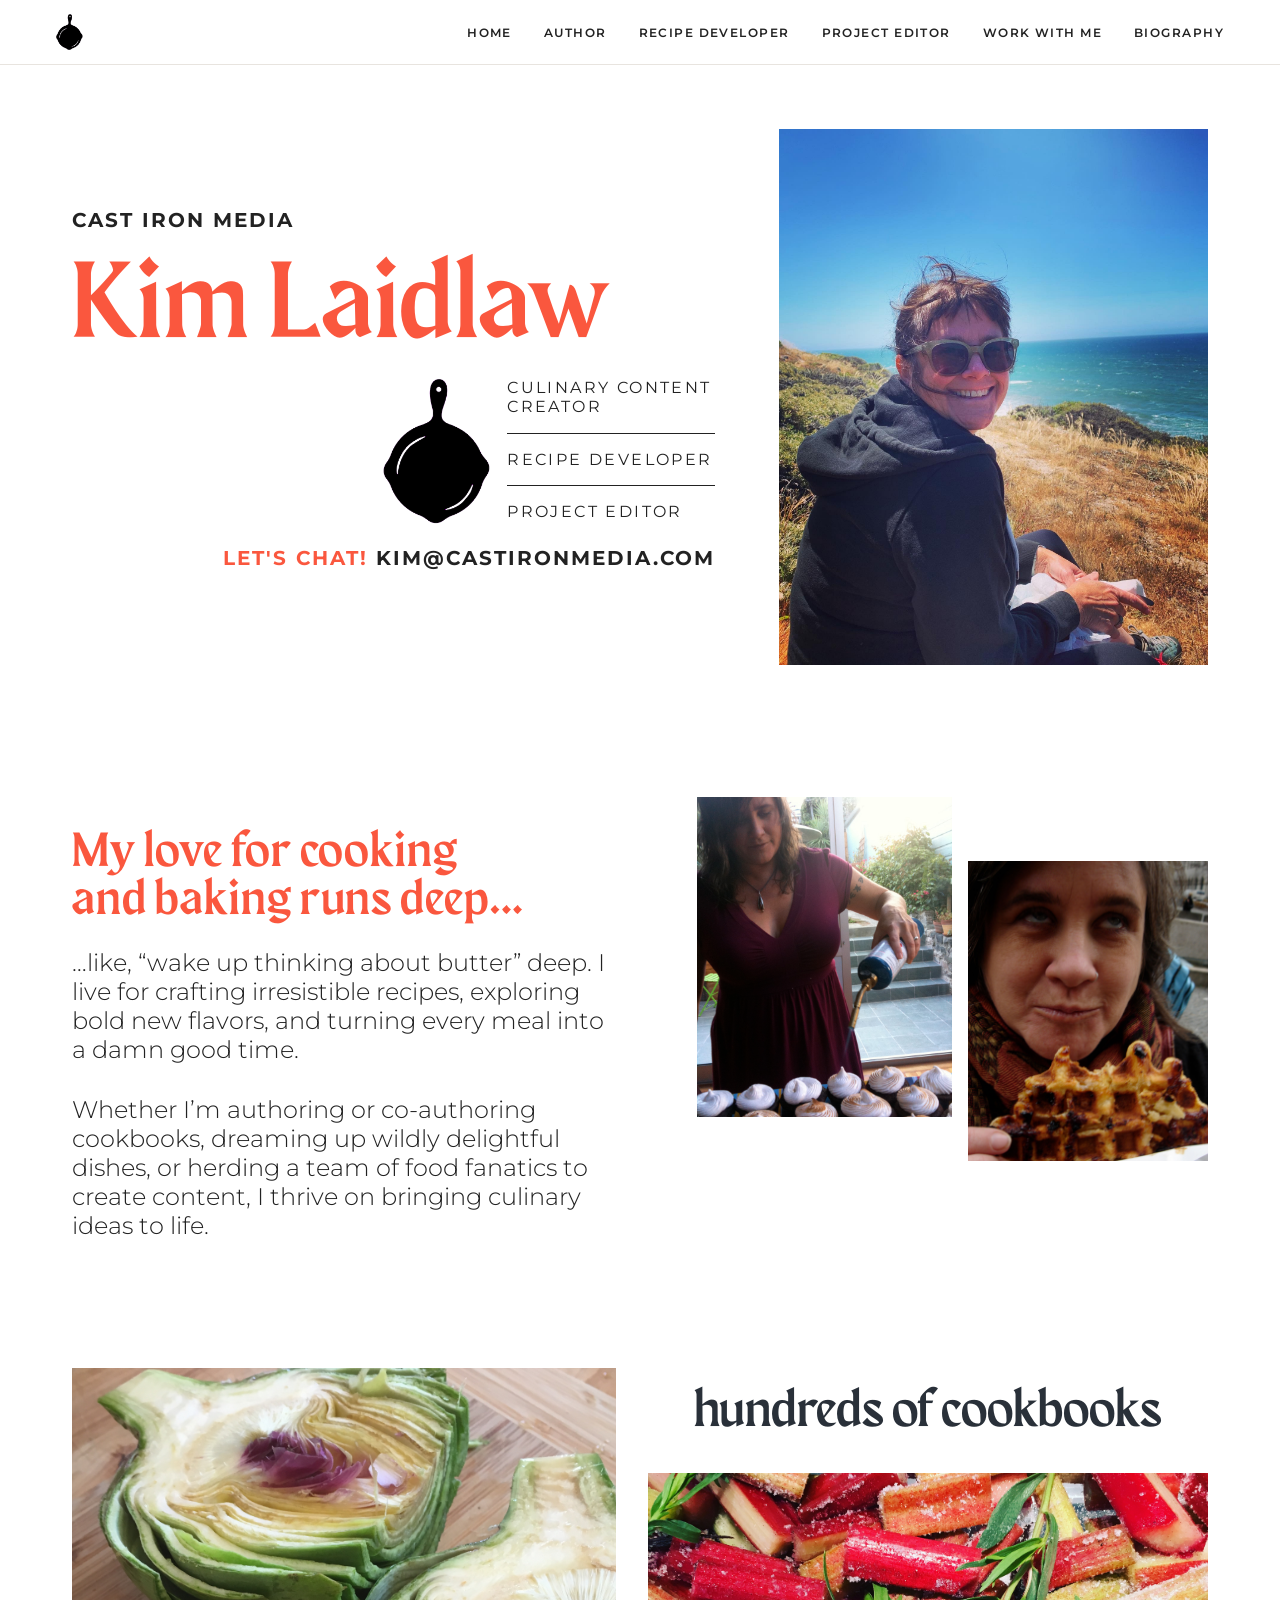
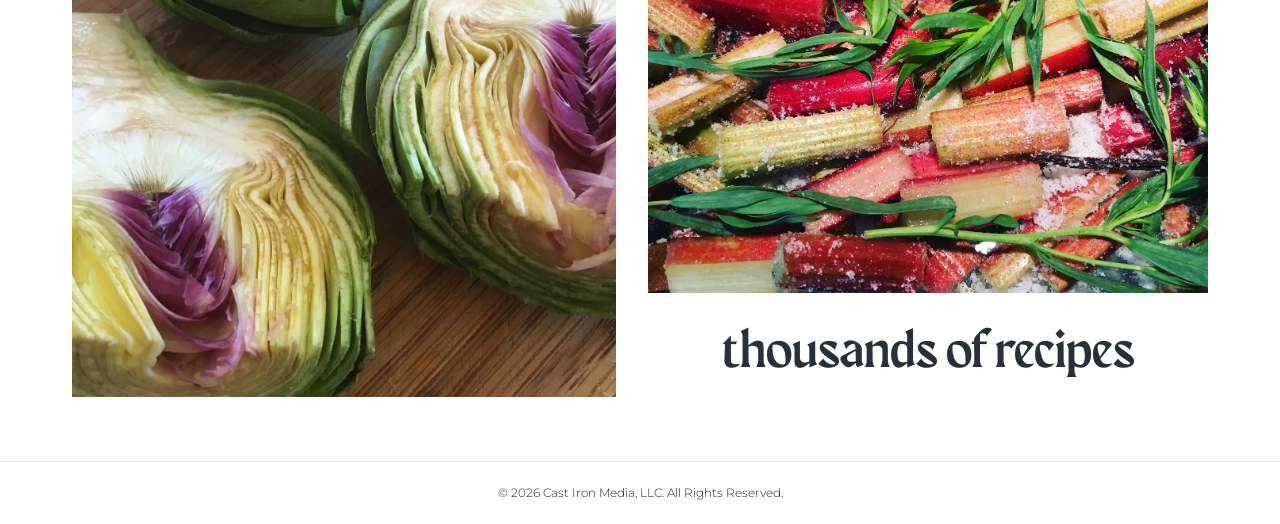
==== staging/index.html @ 97964d1a "Make site multi-page and move to staging sub directory" ====
<!DOCTYPE html>
<html lang="en-US">
<head>
  <meta charset="UTF-8">
  <meta name="viewport" content="width=device-width, initial-scale=1">
  <title>Kim Laidlaw | Cast Iron Media</title>

  <link rel="preconnect" href="https://fonts.googleapis.com">
  <link rel="preconnect" href="https://fonts.gstatic.com" crossorigin>
  <link rel="stylesheet" href="https://fonts.googleapis.com/css2?family=Montserrat:ital,wght@0,100..900;1,100..900&display=swap">
  <link rel="stylesheet" href="wp-content/themes/castirontheme/assets/css/style.css">

  <link rel="icon" type="image/png" href="wp-content/themes/castirontheme/assets/images/favicons/favicon-96x96.png" sizes="96x96">
  <link rel="icon" type="image/svg+xml" href="wp-content/themes/castirontheme/assets/images/favicons/favicon.svg">
  <link rel="shortcut icon" href="wp-content/themes/castirontheme/assets/images/favicons/favicon.ico">
  <link rel="apple-touch-icon" sizes="180x180" href="wp-content/themes/castirontheme/assets/images/favicons/apple-touch-icon.png">
</head>

<body>
  <div class="page-wrapper">

    <header class="header">
      <div class="header-content">
        <a href="#" class="header-logo" aria-label="Cast Iron Media home">
          <img src="wp-content/themes/castirontheme/assets/images/castironlogo.png" alt="Cast Iron Media logo">
        </a>
        <nav class="nav" id="main-nav" aria-label="Main navigation">
          <ul class="nav-list">
            <li><a href="index.html">Home</a></li>
            <li><a href="author.html">Author</a></li>
            <li><a href="recipe-developer.html">Recipe Developer</a></li>
            <li><a href="project-editor.html">Project Editor</a></li>
            <li><a href="work-with-me.html">Work With Me</a></li>
            <li><a href="biography.html">Biography</a></li>
          </ul>
        </nav>
        <button class="nav-toggle" id="nav-toggle" aria-controls="main-nav" aria-expanded="false" aria-label="Open navigation menu">
          <span class="nav-toggle-bar"></span>
          <span class="nav-toggle-bar"></span>
          <span class="nav-toggle-bar"></span>
        </button>
      </div>
    </header>

    <main id="main">

      <!-- HERO -->
      <section id="hero" class="section hero-section">
        <div class="hero-text">
          <h1>
            <span class="prehead head-three">Cast Iron Media</span>
            Kim Laidlaw
          </h1>
          <div class="title-row">
            <div class="cast-iron-logo">
              <img src="wp-content/themes/castirontheme/assets/images/castironlogo.png" alt="Cast Iron Media logo">
            </div>
            <ul class="title-list">
              <li>Culinary content creator</li>
              <li>Recipe developer</li>
              <li>Project editor</li>
            </ul>
          </div>
          <div class="email-row">
            <p class="head-three">
              Let's chat! <a href="mailto:kim@castironmedia.com">kim@castironmedia.com</a>
            </p>
          </div>
        </div>
        <div class="hero-image">
          <img src="wp-content/themes/castirontheme/assets/images/1-hero/hero-kim-laidlaw.jpg" alt="Kim Laidlaw sitting on coastal rocks, smiling over her shoulder">
        </div>
      </section>

      <!-- LOVE -->
      <section id="love" class="section love-section">
        <div class="love-text">
          <h2>My love for cooking and baking runs deep&hellip;</h2>
          <p>&hellip;like, &ldquo;wake up thinking about butter&rdquo; deep. I live for crafting irresistible recipes, exploring bold new flavors, and turning every meal into a damn good time.</p>
          <p>Whether I&rsquo;m authoring or co-authoring cookbooks, dreaming up wildly delightful dishes, or herding a team of food fanatics to create content, I thrive on bringing culinary ideas to life.</p>
        </div>
        <div class="love-images">
          <div class="love-image love-image--blowtorch">
            <img src="wp-content/themes/castirontheme/assets/images/2-love/love-blowtorch.JPG" alt="Kim using a blowtorch on a dessert">
          </div>
          <div class="love-image love-image--waffle">
            <img src="wp-content/themes/castirontheme/assets/images/2-love/love-waffle.jpg" alt="A beautifully made waffle">
          </div>
        </div>
      </section>

      <!-- FOOD STATS -->
      <section id="food" class="section food-section">
        <div class="food-image-large">
          <img src="wp-content/themes/castirontheme/assets/images/3-food/food-artichoke.JPG" alt="Halved artichokes on a wooden board">
        </div>
        <div class="food-right">
          <p class="food-stat">hundreds of cookbooks</p>
          <div class="food-image-small">
            <img src="wp-content/themes/castirontheme/assets/images/3-food/food-rhubarb.JPG" alt="Fresh rhubarb with herbs on a baking tray">
          </div>
          <p class="food-stat">thousands of recipes</p>
        </div>
      </section>

    </main>

    <footer id="footer" class="footer">
      <div class="footer-content">
        <p class="footer-copyright">&copy; 2026 Cast Iron Media, LLC. All&nbsp;Rights&nbsp;Reserved.</p>
      </div>
    </footer>

  </div><!-- .page-wrapper -->
  <script>
    const toggle = document.getElementById('nav-toggle');
    const nav = document.getElementById('main-nav');
    toggle.addEventListener('click', () => {
      const isOpen = toggle.getAttribute('aria-expanded') === 'true';
      toggle.setAttribute('aria-expanded', String(!isOpen));
      nav.classList.toggle('is-open', !isOpen);
    });
    // Close menu when a nav link is clicked
    nav.querySelectorAll('a').forEach(link => {
      link.addEventListener('click', () => {
        toggle.setAttribute('aria-expanded', 'false');
        nav.classList.remove('is-open');
      });
    });
  </script>
</body>
</html>
---- staging/wp-content/themes/castirontheme/assets/css/style.css ----
/* http://meyerweb.com/eric/tools/css/reset/ v2.0 | 20110126 License: none (public domain) */
html,body,div,span,applet,object,iframe,h1,h2,h3,h4,h5,h6,p,blockquote,pre,a,abbr,acronym,address,big,cite,code,del,dfn,em,img,ins,kbd,q,s,samp,small,strike,strong,sub,sup,tt,var,b,u,i,center,dl,dt,dd,ol,ul,li,fieldset,form,label,legend,table,caption,tbody,tfoot,thead,tr,th,td,article,aside,canvas,details,embed,figure,figcaption,footer,header,hgroup,menu,nav,output,ruby,section,summary,time,mark,audio,video{margin:0;padding:0;border:0;font-size:100%;font:inherit;vertical-align:baseline;}
/* HTML5 display-role reset for older browsers */
article,aside,details,figcaption,figure,footer,header,hgroup,menu,nav,section{display:block;}body{line-height:1;}ol,ul{list-style:none;}blockquote,q{quotes:none;}blockquote:before,blockquote:after,q:before,q:after{content:'';content:none;}table{border-collapse:collapse;border-spacing:0;}
ul,ol{padding-inline-start:0;margin-block-start:0;margin-block-end:0;}

*, *::before, *::after { box-sizing: border-box; }

/* utility classes */
.nowrap{white-space:nowrap;}
.hidden{display:none;}
.screen-reader-only{clip:rect(1px,1px,1px,1px);height:1px;width:1px;overflow:hidden;position:absolute;}
.clearfix::after{content:'';display:table;clear:both;}

@font-face {
  font-family: Maragsa;
  src: url(/wp-content/themes/castirontheme/assets/fonts/MaragsaDisplay-GO6PD.otf);
  font-weight: normal;
}

/* color, font and size variables */
:root {
  --black: #222;
  --dark-gray: #293039;
  --white: #fff;
  --highlight: #fa573e;

  --body-font: 'Montserrat';
  --display-font: 'Maragsa';

  --half-space: .5rem;
  --single-space: 1rem;
  --mid-space: 1.5rem;
  --double-space: 2rem;
  --max-width: 80rem;
  --narrow-max-width: 56.25rem;

  --header-height: 4rem;
  --mobile-padding-x: 1rem;
  --mobile-padding-y: 2rem;
  --mid-padding-x: 1.5rem;
  --mid-padding-y: 3rem;
  --desktop-padding-x: 2rem;
  --desktop-padding-y: 4rem;
  --content-max-width: 75rem;
}

body {
  background: #FFF;
  color: #222;
  font-size: 16px;
  line-height: 1.2;
  font-family: 'Montserrat', sans-serif;
  font-family: var(--body-font);
  font-weight: 300;
  font-optical-sizing: auto;
}
img {
  height: auto;
  max-width: 100%;
}
/* ============================
   LAYOUT
   ============================ */

.page-wrapper {
  display: flex;
  flex-direction: column;
  min-height: 100dvh;
  width: 100%;
}

/* ============================
   HEADER / NAV
   ============================ */
.header {
  position: sticky;
  top: 0;
  z-index: 100;
  background: var(--white);
  border-bottom: 1px solid #e8e4df;
  /* needed so the mobile dropdown positions relative to the header */
  isolation: isolate;
}
.header-content {
  display: flex;
  align-items: center;
  justify-content: space-between;
  max-width: var(--content-max-width);
  margin: 0 auto;
  padding: 0 var(--mobile-padding-x);
  height: var(--header-height);
}
.header-logo img {
  display: block;
  height: 2.25rem;
  width: auto;
}
.nav-list {
  display: flex;
  gap: 2rem;
  list-style: none;
}
.nav-list a {
  font-size: 0.75rem;
  font-weight: 600;
  letter-spacing: 0.12em;
  text-transform: uppercase;
  text-decoration: none;
  color: var(--black);
  transition: color 0.2s ease;
}
.nav-list a:hover,
.nav-list a:focus {
  color: var(--highlight);
}

/* Hamburger button — visible only below 900px */
.nav-toggle {
  display: none;
  flex-direction: column;
  justify-content: center;
  gap: 5px;
  background: none;
  border: none;
  cursor: pointer;
  padding: 0.5rem;
  margin: -0.5rem;
}
.nav-toggle-bar {
  display: block;
  width: 22px;
  height: 2px;
  background: var(--black);
  border-radius: 2px;
  transition: transform 0.25s ease, opacity 0.25s ease;
  transform-origin: center;
}
/* Animate bars to X when open */
.nav-toggle[aria-expanded="true"] .nav-toggle-bar:nth-child(1) {
  transform: translateY(7px) rotate(45deg);
}
.nav-toggle[aria-expanded="true"] .nav-toggle-bar:nth-child(2) {
  opacity: 0;
}
.nav-toggle[aria-expanded="true"] .nav-toggle-bar:nth-child(3) {
  transform: translateY(-7px) rotate(-45deg);
}

@media (max-width: 56.25em) { /* 900px */
  .nav-toggle {
    display: flex;
  }
  .nav {
    display: none;
    position: absolute;
    top: var(--header-height);
    left: 0;
    right: 0;
    background: var(--white);
    border-bottom: 1px solid #e8e4df;
    padding: 1rem var(--mobile-padding-x) 1.5rem;
  }
  .nav.is-open {
    display: block;
  }
  .nav-list {
    flex-direction: column;
    gap: 0;
  }
  .nav-list a {
    display: block;
    padding: 0.875rem 0;
    border-bottom: 1px solid #e8e4df;
    font-size: 0.8125rem;
  }
  .nav-list li:last-child a {
    border-bottom: none;
  }
}

/* ============================
   SECTIONS
   ============================ */
.section {
  max-width: var(--content-max-width);
  margin: 0 auto;
  padding: var(--mobile-padding-y) var(--mobile-padding-x);
}
@media only screen and (min-width: 37.5em) { /* 600px */
  .section {
    padding: var(--mid-padding-y) var(--mid-padding-x);
  }
}
@media only screen and (min-width: 56.25em) { /* 900px */
  .section {
    padding: var(--desktop-padding-y) var(--desktop-padding-x);
  }
}

/* ============================
   FOOTER
   ============================ */
.footer {
  border-top: 1px solid #e8e4df;
  margin-top: auto;
}
.footer-content {
  max-width: var(--content-max-width);
  margin: 0 auto;
  padding: 1.5rem var(--mobile-padding-x);
  text-align: center;
}
h1, .head-one, h2, .head-two, h3, .head-three {
  text-wrap: balance;
  line-height: 1;
  font-family: var(--display-font);
  letter-spacing: .02em;
}
h1, .head-one {
  font-size: 4rem;
  color: var(--highlight);
  margin-bottom: 2rem;
}
h2, .head-two {
  font-size: 1.75rem;
  color: var(--highlight);
  font-weight: 500;
}
h3, .head-three {
  font-family: var(--body-font);
  text-transform: uppercase;
  color: var(--black);
  font-family: var(--body-font);
  font-size: .875rem;
  font-weight: 700;
  line-height: 1.4;
  letter-spacing: .1em;
  margin-bottom: 1em;
}
p {
  margin-bottom: 2rem;
  text-wrap: pretty;
}
p strong {
  font-weight: 600;
}
.footer-copyright {
  font-size: .75em;
} 
a {
  color: inherit;
}
.head-three a {
  color: var(--black);
  text-decoration: none;
  transition: all .3s ease-in-out;
}
.head-three a:active,
.head-three a:hover,
.head-three a:focus {
  color: var(--highlight);
}
@media only screen and ( min-width: 37.5em ) { /* 600px */
  h1, .head-one {
    font-size: 4rem;
  }
  h2, .head-two {
    font-size: 1.5rem;
  }
  h3, .head-three {
    font-size: 1rem;
  }
  p {
    font-size: 1.25rem;
  }
}
@media only screen and ( min-width: 46.875em ) { /* 750px */
  .header .content, 
  .main .content, 
  .footer .content{
    padding: 2em;
  }
  h1, .head-one {
    font-size: 5rem;
  }
  h2, .head-two {
    font-size: 2rem;
  }
  p {
    font-size: 1.25rem;
  }
}
@media only screen and ( min-width: 56.25em ) { /* 900px */
  .header .content, 
  .main .content, 
  .footer .content{
    padding: 2em;
  }
  h1, .head-one {
    font-size: 6rem;
  }
  h2, .head-two {
    font-size: 2rem;
  }
  h3, .head-three {
    font-size: 1.125rem;
  }
  p {
    font-size: 1.5rem;
  }
}
@media only screen and (min-width: 65.625em) { /* 1050px */
  h1, .head-one {
    font-size: 6.75rem;
  }
  h2, .head-two {
    font-size: 3rem;
  }
  h3, .head-three {
    font-size: 1.25rem;
  }
}

.home-page {
  display: flex;
  flex-wrap: wrap;
  justify-content: center;
  align-items: center;
  text-align: center;
  height: 100%;
  width: auto;
}
.home-page > * {
  flex: 1 0 100%;
}

.hero-section {
  display: flex;
  flex-wrap: wrap;
  gap: var(--mobile-padding-x);
  max-width: 75em;
}
.hero-text {
  display: flex;
  flex-direction: column;
  width: 100%;
  gap: var(--mobile-padding-x);
}
.hero-section h1 {
  margin-bottom: 0;
}
.prehead {
  display: block;
}
.title-row {
  display: flex;
  justify-content: end;
  gap: var(--mobile-padding-x);
}
.cast-iron-logo {
  flex: 0 1 5.75em;
  display: block;
}
.title-list {
  flex: 0 1 13em;
  display: flex;
  flex-direction: column;
  row-gap: var(--mobile-padding-x);
  max-width: 16em;
  text-transform: uppercase;
  font-size: .875em;
  font-weight:  400;
  letter-spacing: .15em;
  max-width: 16em;
}
.title-list li + li {
  padding-top: var(--mobile-padding-x);
  border-top: 1px solid var(--black);
}
.email-row p {
  color: var(--highlight);
  text-align: right;
}
@media only screen and (min-width: 37.5em) {
  .hero-section {
    flex-wrap: nowrap;
    align-items: center;
  }
  .hero-image {
    flex: 0 1 50%;
  }
}
@media only screen and (min-width: 56.25em) {
  .hero-text {
    flex: 1 1 75%;
  }
  .hero-image {
    flex: 1 1 50%;
  }
  .cast-iron-logo {
    flex-basis: 6.25em;
  }
  .title-list {
    font-size: .9375rem
  }
}
@media only screen and (min-width: 65.625em) {
  .hero-section {
    gap: 4em;
  }
  .cast-iron-logo {
    flex-basis: 6.75em;
  }
  .title-list {
    font-size: 1rem
  }
}

/* ============================
   LOVE SECTION
   ============================ */
.love-section {
  display: flex;
  flex-direction: column;
  gap: 3rem;
}

/* Images: stacked/offset pair */
.love-images {
  display: grid;
  grid-template-columns: 50% calc(50% - var(--mobile-padding-x));
  grid-template-rows: auto auto;
  gap: var(--mobile-padding-x);
}
.love-image {
  min-width: 0; /* prevent grid blowout from intrinsic image size */
  overflow: hidden;
}
.love-image img {
  width: 100%;
  height: 100%;
  object-fit: cover;
  display: block;
}
.love-image--blowtorch {
  grid-column: 1;
  grid-row: 1;
  aspect-ratio: 4 / 5;
}
.love-image--waffle {
  grid-column: 2;
  grid-row: 1;
  aspect-ratio: 4 / 5;
  margin-top: 4rem; /* offset downward to create staggered effect */
}

/* Text */
.love-text h2 {
  margin-bottom: 1.5rem;
}
.love-text p:last-child {
  margin-bottom: 0;
}

/* Desktop: images left, text right */
@media only screen and (min-width: 56.25em) { /* 900px */
  .love-section {
    flex-direction: row;
    align-items: flex-start;
    gap: 5rem;
  }
  .love-images {
    flex: 0 0 45%;
    max-width: 45%;
    padding-right: 0;
  }
  .love-text {
    flex: 1;
    padding-top: 2rem;
  }
}

/* ============================
   FOOD STATS SECTION
   ============================ */
.food-section {
  display: flex;
  flex-direction: column;
  gap: 2rem;
}

.food-image-large {
  min-width: 0;
  overflow: hidden;
}
.food-image-large img {
  width: 100%;
  height: 100%;
  object-fit: cover;
  display: block;
  aspect-ratio: 4 / 3;
}

.food-right {
  display: flex;
  flex-direction: column;
  gap: 1.25rem;
}

.food-stat {
  font-family: var(--display-font);
  font-size: clamp(2rem, 8vw, 3.5rem);
  line-height: 1.1;
  color: var(--dark-gray);
  text-align: center;
  text-wrap: balance;
  margin-bottom: 0;
}

.food-image-small {
  min-width: 0;
  overflow: hidden;
}
.food-image-small img {
  width: 100%;
  display: block;
  aspect-ratio: 4 / 3;
  object-fit: cover;
}

/* Desktop: artichoke left, right column alongside */
@media only screen and (min-width: 37.5em) { /* 600px */
  .food-section {
    flex-direction: row;
    align-items: stretch;
    gap: var(--mid-padding-x);
  }
  .food-image-large {
    flex: 0 0 calc(50% - var(--mid-padding-x));
  }
  .food-image-large img {
    aspect-ratio: auto;
    height: 100%;
  }
  .food-right {
    flex: 1;
    justify-content: space-between;
    gap: 2rem;
    padding: 1rem 0;
  }
  .food-stat {
    font-size: clamp(2.5rem, 4vw, 4rem);
  }
}
@media only screen and (min-width: 56.25em) { /* 900px */
  .food-section {
    flex-direction: row;
    align-items: stretch;
    gap: var(--desktop-padding-x);
  }
}

/* ============================
   AUTHOR SECTION
   ============================ */
.author-section {
  display: flex;
  flex-direction: column;
  gap: 3rem;
}

/* Mobile: featured cover on top, small grid below */
.author-books {
  display: flex;
  flex-direction: column;
  gap: 0.5rem;
}
.author-book-featured {
  min-width: 0;
  overflow: hidden;
}
.author-book-featured img {
  width: 100%;
  height: 100%;
}
.author-books-grid {
  display: flex;
  flex-wrap: wrap;
  gap: 0.5em;
}
.book-thumb {
  overflow: hidden;
  margin-bottom: 0;
}
.book-thumb img {
  width: 100%;
  display: block;
}
/* Proportional widths: flex-basis = each cover's aspect ratio share within its row,
   minus 0.667em per item to account for the 2 gaps (2em / 3 items) per row */
.author-books-grid .book-thumb:nth-of-type(1) { flex: 0 0 calc(32.84% - 0.333em); } /* Five Mary's     368×480  */
.author-books-grid .book-thumb:nth-of-type(2) { flex: 0 0 calc(33.58% - 0.333em); } /* Rocky Horror    784×1000 */
.author-books-grid .book-thumb:nth-of-type(3) { flex: 0 0 calc(33.58% - 0.333em); } /* Clueless        392×500  */
.author-books-grid .book-thumb:nth-of-type(4) { flex: 0 0 calc(33.34% - 0.333em); } /* Yellowstone     830×1000 */
.author-books-grid .book-thumb:nth-of-type(5) { flex: 0 0 calc(36.03% - 0.333em); } /* Dessert of Day  643×717  */
.author-books-grid .book-thumb:nth-of-type(6) { flex: 0 0 calc(30.63% - 0.333em); } /* Emily in Paris  1525×2000 */

/* Author text */
.author-subhead {
  font-weight: 700;
  text-transform: uppercase;
  letter-spacing: 0.08em;
  font-size: 0.875rem;
  margin-bottom: 1rem;
}
.author-text h2 {
  margin-bottom: 1.25rem;
}
.author-text p:last-child {
  margin-bottom: 0;
}
@media only screen and (min-width: 37.5em) { /* 600px */
  .author-books {
    gap: 0.625rem;
  }
  .author-books-grid {
    gap: 0.625rem;
  }
  /* Proportional widths: flex-basis = each cover's aspect ratio share within its row,
   minus 0.667em per item to account for the 2 gaps (2em / 3 items) per row */
  .author-books-grid .book-thumb:nth-of-type(1) { flex: 0 0 calc(32.84% - 0.4167em); } /* Five Mary's     368×480  */
  .author-books-grid .book-thumb:nth-of-type(2) { flex: 0 0 calc(33.58% - 0.4167em); } /* Rocky Horror    784×1000 */
  .author-books-grid .book-thumb:nth-of-type(3) { flex: 0 0 calc(33.58% - 0.4167em); } /* Clueless        392×500  */
  .author-books-grid .book-thumb:nth-of-type(4) { flex: 0 0 calc(33.34% - 0.4167em); } /* Yellowstone     830×1000 */
  .author-books-grid .book-thumb:nth-of-type(5) { flex: 0 0 calc(36.03% - 0.4167em); } /* Dessert of Day  643×717  */
  .author-books-grid .book-thumb:nth-of-type(6) { flex: 0 0 calc(30.63% - 0.4167em); } /* Emily in Paris  1525×2000 */
}
/* Desktop: small grid + featured cover side by side on left, text right */
@media only screen and (min-width: 56.25em) { /* 900px */
  .author-section {
    flex-direction: row;
    align-items: center;
    gap: 4rem;
  }
  .author-books {
    flex: 0 0 55%;
    flex-direction: row;
    align-items: flex-start;
    gap: 0.625rem;
  }
  .author-books-grid {
    flex: 0 0 calc(40.1% - 0.375rem);
    align-self: flex-start;
    display: flex;
    flex-wrap: wrap;
    gap: 0.625rem;
    align-content: flex-start;
  }
  .book-thumb {
    margin-bottom: 0;
  }
  .book-thumb img {
    width: 100%;
    display: block;
  }
  /* Proportional widths for 2-per-row desktop layout, gap deduction = 0.3125rem per item */
  .author-books-grid .book-thumb:nth-of-type(1) { flex: 0 0 calc(49.44% - 0.3125rem); } /* Five Mary's    */
  .author-books-grid .book-thumb:nth-of-type(2) { flex: 0 0 calc(50.56% - 0.3125rem); } /* Rocky Horror   */
  .author-books-grid .book-thumb:nth-of-type(3) { flex: 0 0 calc(48.58% - 0.3125rem); } /* Clueless       */
  .author-books-grid .book-thumb:nth-of-type(4) { flex: 0 0 calc(51.42% - 0.3125rem); } /* Yellowstone    */
  .author-books-grid .book-thumb:nth-of-type(5) { flex: 0 0 calc(54.05% - 0.3125rem); } /* Dessert of Day */
  .author-books-grid .book-thumb:nth-of-type(6) { flex: 0 0 calc(45.95% - 0.3125rem); } /* Emily in Paris */
  .author-book-featured {
    flex: 0 0 calc(59.9% - 0.375rem);
  }
  .author-book-featured img {
    width: 100%;
    display: block;
  }
  .author-text {
    flex: 0 0 calc(40% - 0.375rem);
    padding-top: 1rem;
  }
}

/* ============================
   RECIPE SECTION
   ============================ */
.recipe-section {
  display: flex;
  flex-direction: column;
  gap: 3rem;
}
.recipe-text h2 {
  margin-bottom: 1.25rem;
}
.recipe-subhead {
  font-weight: 700;
  text-transform: uppercase;
  letter-spacing: 0.08em;
  font-size: 0.875rem;
  margin-bottom: 1rem;
}
.recipe-text p:last-child {
  margin-bottom: 0;
}

/* Mobile: pies full width, then books in 3-col proportional row */
.recipe-media {
  display: flex;
  flex-direction: column;
  gap: 0.5rem;
}
.recipe-featured {
  min-width: 0;
}
.recipe-featured img {
  width: 100%;
  display: block;
}
/* Mobile: left-col books shown as a proportional row */
.recipe-books-col {
  display: flex;
  gap: 0.5rem;
}
/* brown-sugar 0.730, barbie-bakes 0.902, american-girl 0.873 — total 2.505 */
.recipe-books-col .book-thumb:nth-of-type(1) { flex: 0 0 calc(29.14% - 0.333em); } /* brown-sugar    */
.recipe-books-col .book-thumb:nth-of-type(2) { flex: 0 0 calc(36.01% - 0.333em); } /* barbie-bakes   */
.recipe-books-col .book-thumb:nth-of-type(3) { flex: 0 0 calc(34.85% - 0.333em); } /* american-girl  */
.recipe-books-col .book-thumb img {
  width: 100%;
  display: block;
}
.recipe-bottom-books {
  display: flex;
  gap: 0.5rem;
}
/* alfresco 0.866, disney-princess 0.867, baby-toddler 0.896 — total 2.629 */
.recipe-bottom-books .book-thumb:nth-of-type(1) { flex: 0 0 calc(32.94% - 0.333em); } /* alfresco        */
.recipe-bottom-books .book-thumb:nth-of-type(2) { flex: 0 0 calc(32.98% - 0.333em); } /* disney-princess */
.recipe-bottom-books .book-thumb:nth-of-type(3) { flex: 0 0 calc(34.08% - 0.333em); } /* baby-toddler    */

/* Desktop: text left | left-col books | right-col (pies + 3 books) */
@media only screen and (min-width: 37.5em) { /* 600px */
  .recipe-media {
    display: grid;
    grid-template-columns: 1fr 1fr 1fr 1fr;
    grid-template-rows: auto auto auto auto;
    gap: .625em;
  }
  .recipe-books-col {
    grid-column: 1 / span 1;
    grid-row: 1 / span 3;
    display: flex;
    flex-wrap: wrap;
    gap: 0.625rem;
  }
  .recipe-books-col .book-thumb:nth-of-type(n) {
    flex: 1 0 100%;
  }
  .recipe-featured {
    grid-column: 2 / span 3;
    grid-row: 1 / span 3 ;
  }
  .recipe-featured img {
    width: 100%;
    object-fit: cover;
    height: 100%;
  }
  .recipe-bottom-books {
    grid-column: 1 / span 3;
    grid-row: 4 / span 1;
    display: flex;
    gap: 0.625rem;
  }
  .recipe-bottom-books .book-thumb:nth-of-type(1) { /* alfresco */
    flex: 0 0 calc(34% - 0.625rem); 
  } 
}

/* Desktop: text left | left-col books | right-col (pies + 3 books) */
@media only screen and (min-width: 56.25em) { /* 900px */
  .recipe-section {
    flex-direction: row-reverse;
    align-items: flex-start;
    gap: 4rem;
  }
  .recipe-text {
    flex: 1;
    padding-top: 1rem;
  }
  .recipe-media {
    flex: 0 0 58%;
  }
}

/* ============================
   PROJECT EDITOR SECTION
   ============================ */
.project-section {
  display: flex;
  flex-direction: column;
  gap: 0.5rem;
}
.project-text h2 {
  margin-bottom: 1.25rem;
}
.project-subhead {
  font-weight: 700;
  text-transform: uppercase;
  letter-spacing: 0.08em;
  font-size: 0.875rem;
  margin-bottom: 1rem;
}
.project-text {
  margin-top: 2.5rem;
}
.project-text p:last-child {
  margin-bottom: 0;
}

/* Top: Convivir + right stack */
.project-media {
  display: flex;
  flex-direction: column;
  gap: 0.5rem;
}
.project-top {
  display: flex;
  gap: 0.5rem;
  align-items: flex-start;
}
.project-convivir {
  flex: 0 0 calc(67.6% - 0.25rem);
  min-width: 0;
}
.project-convivir img {
  width: 100%;
  display: block;
}
.project-stack {
  flex: 0 0 calc(32.74% - 0.25rem);
  min-width: 0;
  display: flex;
  flex-direction: column;
  gap: 0.5rem;
}
.project-stack-img img {
  width: 100%;
  display: block;
}

/* Bottom row: 7 books, uniform height via object-fit cover */
.project-bottom-row {
  display: flex;
  gap: 0.5rem;
  align-items: stretch;
}
.project-bottom-row .book-thumb {
  min-width: 0;
  overflow: hidden;
}
.project-bottom-row .book-thumb img {
  width: 100%;
  height: 100%;
  display: block;
  object-fit: cover;
}
/* Proportional widths — 6 gaps of 0.5rem, deduction per item = 3rem/7 = 0.4286rem */
.project-bottom-row .book-thumb:nth-of-type(1) { flex: 0 0 calc(14.27% - 0.4286rem); } /* Whole Duck           922×1115  */
.project-bottom-row .book-thumb:nth-of-type(2) { flex: 0 0 calc(13.14% - 0.4286rem); } /* Weber Ultimate       685×900   */
.project-bottom-row .book-thumb:nth-of-type(3) { flex: 0 0 calc(13.37% - 0.4286rem); } /* Weber Greatest Hits  1983×2560 */
.project-bottom-row .book-thumb:nth-of-type(4) { flex: 0 0 calc(13.79% - 0.4286rem); } /* Curated Board        404×505   */
.project-bottom-row .book-thumb:nth-of-type(5) { flex: 0 0 calc(17.28% - 0.4286rem); } /* Season               1002×1001 */
.project-bottom-row .book-thumb:nth-of-type(6) { flex: 0 0 calc(13.48% - 0.4286rem); } /* Impossible           781×1000  */
.project-bottom-row .book-thumb:nth-of-type(7) { flex: 0 0 calc(14.67% - 0.4286rem); } /* Our American Dream   425×500   */

.project-bottom-row {
  flex-wrap: wrap;
}
.project-bottom-row .book-thumb img {
  height: auto;
  object-fit: unset;
}
/* Row 1: Whole Duck, Weber Ult, Weber GH, Curated Board */
.project-bottom-row .book-thumb:nth-of-type(1) { flex: 0 0 calc(26.15% - 0.375rem); }
.project-bottom-row .book-thumb:nth-of-type(2) { flex: 0 0 calc(24.07% - 0.375rem); }
.project-bottom-row .book-thumb:nth-of-type(3) { flex: 0 0 calc(24.48% - 0.375rem); }
.project-bottom-row .book-thumb:nth-of-type(4) { flex: 0 0 calc(25.30% - 0.375rem); }
/* Row 2: Season, Impossible, Our American Dream */
.project-bottom-row .book-thumb:nth-of-type(5) { flex: 0 0 calc(38.04% - 0.333rem); }
.project-bottom-row .book-thumb:nth-of-type(6) { flex: 0 0 calc(29.67% - 0.333rem); }
.project-bottom-row .book-thumb:nth-of-type(7) { flex: 0 0 calc(32.29% - 0.333rem); }

@media only screen and (min-width: 37.5em) {
  .project-media,
  .project-top,
  .project-stack,
  .project-bottom-row {
    gap: 0.625rem;
  }
  .project-convivir {
    flex: 0 0 calc(67.9% - 0.25rem);
  }
  /* Row 1: Whole Duck, Weber Ultimate, Weber Greatest Hits, Curated Board */
  .project-bottom-row .book-thumb:nth-of-type(1) { flex: 0 0 calc(26.15% - 0.4688rem); }
  .project-bottom-row .book-thumb:nth-of-type(2) { flex: 0 0 calc(24.07% - 0.4688rem); }
  .project-bottom-row .book-thumb:nth-of-type(3) { flex: 0 0 calc(24.48% - 0.4688rem); }
  .project-bottom-row .book-thumb:nth-of-type(4) { flex: 0 0 calc(25.30% - 0.4688rem); }
  /* Row 2: Season, Impossible, Our American Dream */
  .project-bottom-row .book-thumb:nth-of-type(5) { flex: 0 0 calc(38.04% - 0.4167rem); }
  .project-bottom-row .book-thumb:nth-of-type(6) { flex: 0 0 calc(29.67% - 0.4167rem); }
  .project-bottom-row .book-thumb:nth-of-type(7) { flex: 0 0 calc(32.29% - 0.4167rem); }
}

/* Desktop: CSS Grid — media + text in row 1, bottom row spans full width in row 2 */
@media only screen and (min-width: 56.25em) {
  .project-section {
    display: grid;
    grid-template-columns: 58fr 42fr;
    grid-template-rows: auto auto;
    column-gap: 4rem;
    row-gap: 0.5rem;
  }
  .project-media {
    grid-column: 1;
    grid-row: 1;
  }
  .project-text {
    grid-column: 2;
    grid-row: 1;
    margin-top: 0;
  }
  .project-bottom-row {
    grid-column: 1 / -1;
    grid-row: 2;
  }
  /* Proportional widths — 6 gaps of 0.5rem, deduction per item = 3rem/7 = 0.5357rem */
  .project-bottom-row .book-thumb:nth-of-type(1) { flex: 0 0 calc(14.27% - 0.5357rem); } /* Whole Duck           922×1115  */
  .project-bottom-row .book-thumb:nth-of-type(2) { flex: 0 0 calc(13.14% - 0.5357rem); } /* Weber Ultimate       685×900   */
  .project-bottom-row .book-thumb:nth-of-type(3) { flex: 0 0 calc(13.37% - 0.5357rem); } /* Weber Greatest Hits  1983×2560 */
  .project-bottom-row .book-thumb:nth-of-type(4) { flex: 0 0 calc(13.79% - 0.5357rem); } /* Curated Board        404×505   */
  .project-bottom-row .book-thumb:nth-of-type(5) { flex: 0 0 calc(17.1% - 0.5357rem); } /* Season               1002×1001 */
  .project-bottom-row .book-thumb:nth-of-type(6) { flex: 0 0 calc(13.48% - 0.5357rem); } /* Impossible           781×1000  */
  .project-bottom-row .book-thumb:nth-of-type(7) { flex: 0 0 calc(14.67% - 0.5357rem); } /* Our American Dream   425×500   */
 
}

/* ============================
   WORK WITH ME SECTION
   ============================ */
.work-section {
  display: flex;
  flex-direction: column;
  gap: 3rem;
}
.work-text h2 {
  margin-bottom: 1.5rem;
}
.work-text p:last-child {
  margin-bottom: 0;
}
.work-email a {
  color: var(--highlight);
  text-decoration: none;
}
.work-email a:hover {
  text-decoration: underline;
}

/* 2-column staggered photo grid */
.work-photos {
  display: flex;
  gap: 0.5rem;
  align-items: flex-start;
}
.work-col {
  flex: 1;
  display: flex;
  flex-wrap: wrap;
  gap: 0.5rem;
  min-width: 0;
}
/* Left col drops down to create offset */
.work-col--left {
  padding-top: 3.5rem;
  justify-content: flex-end;
}
.work-photo {
  min-width: 0;
  overflow: hidden;
}
.work-photo img {
  width: 100%;
  display: block;
}
.work-col ,.work-col--left .work-photo:nth-of-type(2),
.work-col ,.work-col--right .work-photo:nth-of-type(1) {
  flex: 0 1 80%;
}
@media only screen and (min-width: 37.5em) {
  .work-photos,
  .work-col {
    gap: 0.625rem;
  }
}
/* Desktop: text left, photos right */
@media only screen and (min-width: 56.25em) {
  .work-section {
    flex-direction: row-reverse;
    align-items: center;
    gap: 4rem;
  }
  .work-text {
    flex: 1;
    padding-top: 1rem;
  }
  .work-photos {
    flex: 0 0 52%;
  }
}

/* ============================
   BIO SECTION
   ============================ */
.bio-section {
  display: flex;
  flex-direction: column;
  gap: 2.5rem;
}
.bio-media {
  min-width: 0;
  overflow: hidden;
}
.bio-media img {
  width: 100%;
  display: block;
}
.bio-text h2 {
  margin-bottom: 1.25rem;
}
.bio-text p {
  font-size: 1rem;
  line-height: 1.3;
  margin-bottom: 1.25rem;
}
.bio-text p:last-child {
  margin-bottom: 0;
}
@media only screen and (min-width: 37.5em) {
  .bio-text {
    max-width: 80%;
  }
  .bio-text p {
    font-size: 1.125rem;
  }
}
@media only screen and (min-width: 56.25em) {
  .bio-section {
    flex-direction: row;
    align-items: flex-start;
    gap: 4rem;
  }
  .bio-media {
    flex: 0 0 32%;
  }
  .bio-text {
    width: 100%;
    flex: 1;
    padding-top: 0.25rem;
  }
  .bio-text p {
    font-size: 1.25rem;
  }
  .bio-text h2 {
    margin-bottom: 1.5rem;
  }
}

p.footer-copyright {
  margin-bottom: 0;
}
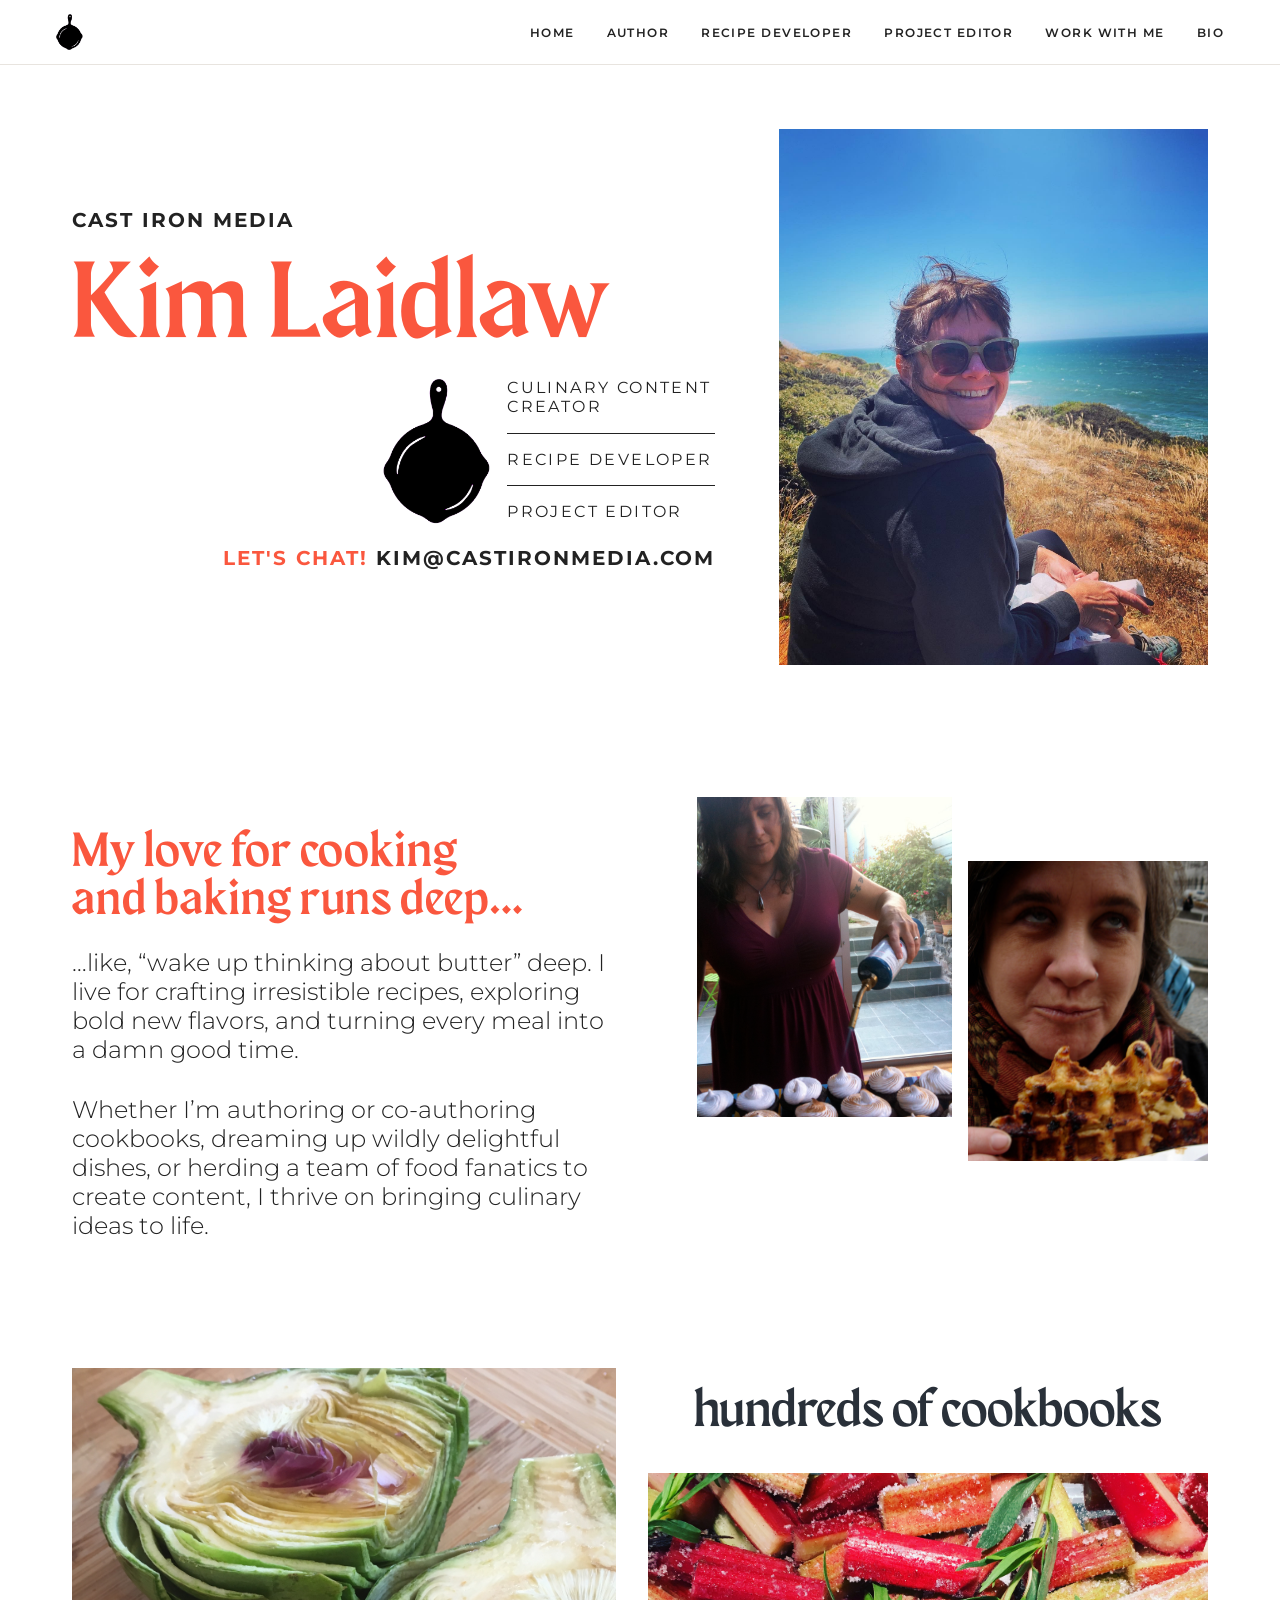
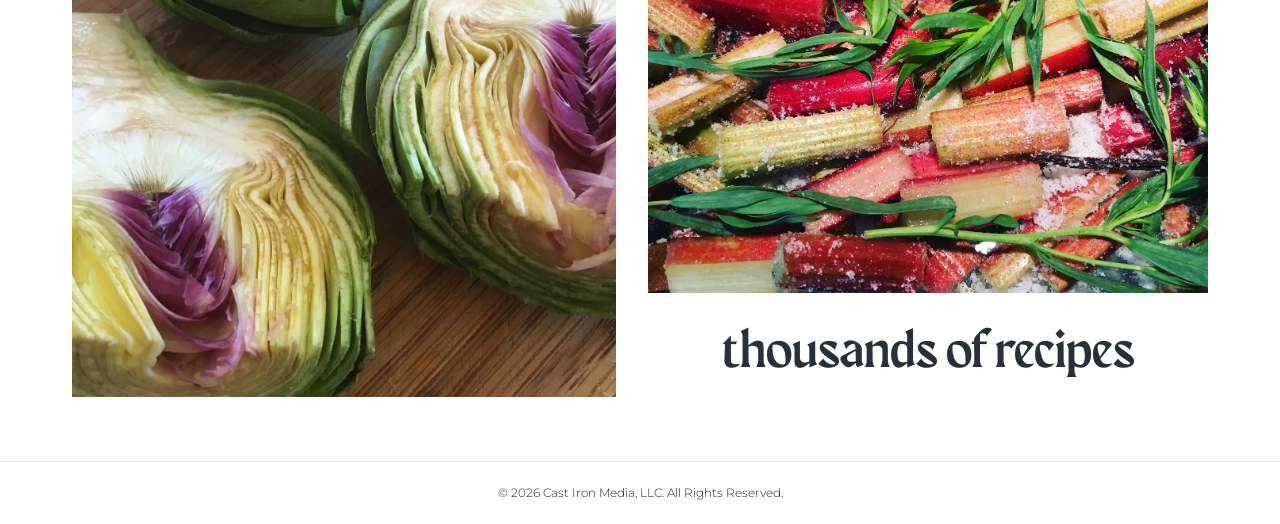
==== commit 336a057f: "Update bio link and main class on all pages" ====
--- a/staging/index.html
+++ b/staging/index.html
@@ -31,7 +31,7 @@
             <li><a href="recipe-developer.html">Recipe Developer</a></li>
             <li><a href="project-editor.html">Project Editor</a></li>
             <li><a href="work-with-me.html">Work With Me</a></li>
-            <li><a href="biography.html">Biography</a></li>
+            <li><a href="biography.html">Bio</a></li>
           </ul>
         </nav>
         <button class="nav-toggle" id="nav-toggle" aria-controls="main-nav" aria-expanded="false" aria-label="Open navigation menu">
@@ -42,7 +42,7 @@
       </div>
     </header>
 
-    <main id="main">
+    <main id="main" class="main">
 
       <!-- HERO -->
       <section id="hero" class="section hero-section">
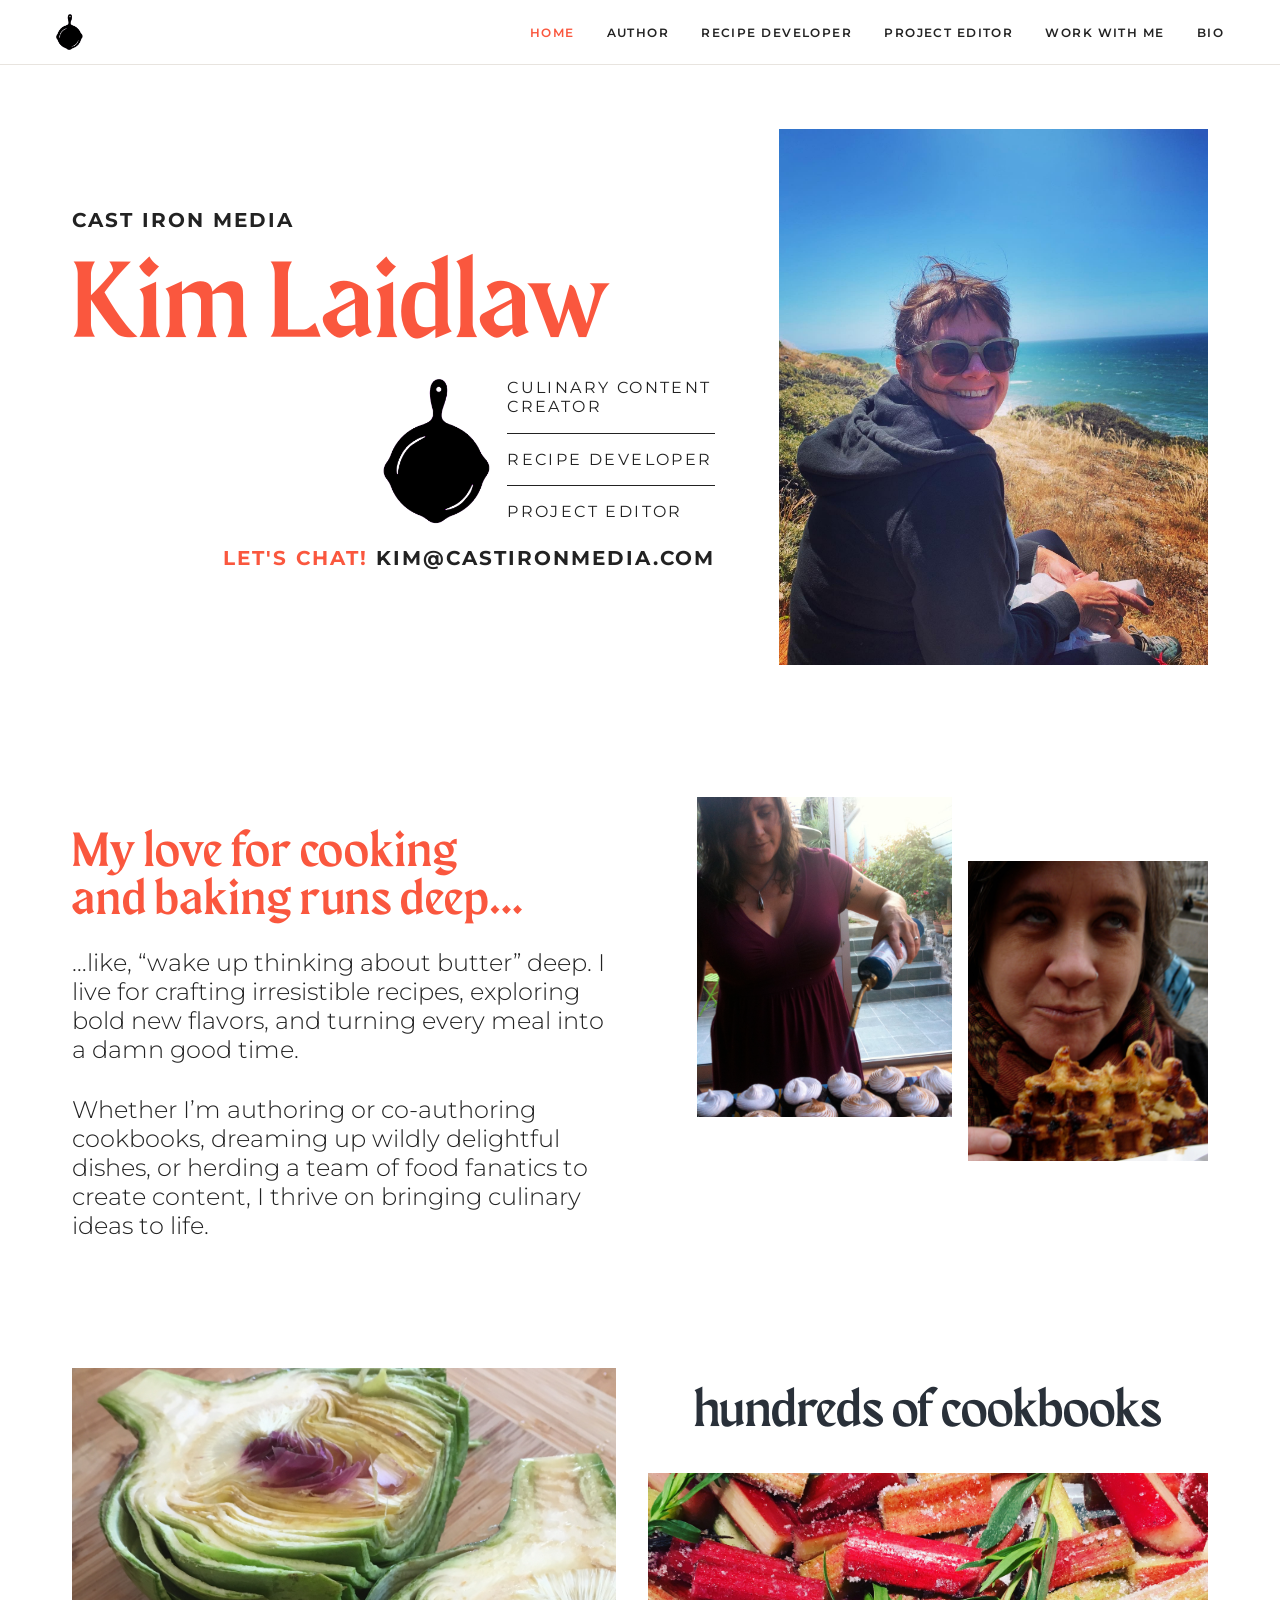
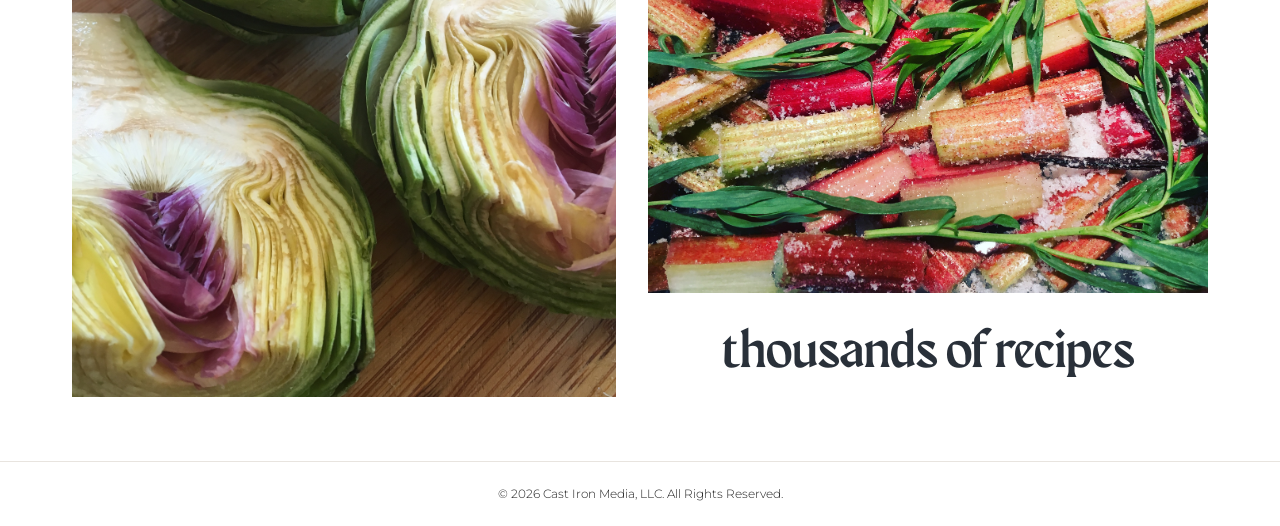
==== commit 3cc01196: "Add current page class and styles" ====
--- a/staging/index.html
+++ b/staging/index.html
@@ -26,7 +26,7 @@
         </a>
         <nav class="nav" id="main-nav" aria-label="Main navigation">
           <ul class="nav-list">
-            <li><a href="index.html">Home</a></li>
+            <li><a class="current-page" href="index.html">Home</a></li>
             <li><a href="author.html">Author</a></li>
             <li><a href="recipe-developer.html">Recipe Developer</a></li>
             <li><a href="project-editor.html">Project Editor</a></li>
--- a/staging/wp-content/themes/castirontheme/assets/css/style.css
+++ b/staging/wp-content/themes/castirontheme/assets/css/style.css
@@ -11,10 +11,11 @@
 .hidden{display:none;}
 .screen-reader-only{clip:rect(1px,1px,1px,1px);height:1px;width:1px;overflow:hidden;position:absolute;}
 .clearfix::after{content:'';display:table;clear:both;}
+.uppercase{text-transform:uppercase;}
 
 @font-face {
   font-family: Maragsa;
-  src: url(/wp-content/themes/castirontheme/assets/fonts/MaragsaDisplay-GO6PD.otf);
+  src: url(/staging/wp-content/themes/castirontheme/assets/fonts/MaragsaDisplay-GO6PD.otf);
   font-weight: normal;
 }
 
@@ -36,6 +37,7 @@
   --narrow-max-width: 56.25rem;
 
   --header-height: 4rem;
+  --footer-height: 4rem;
   --mobile-padding-x: 1rem;
   --mobile-padding-y: 2rem;
   --mid-padding-x: 1.5rem;
@@ -63,11 +65,16 @@
    LAYOUT
    ============================ */
 
-.page-wrapper {
+.page-wrapper,
+.main {
   display: flex;
   flex-direction: column;
   min-height: 100dvh;
   width: 100%;
+}
+.main {
+  min-height: calc(100dvh - var(--header-height) - var(--footer-height, 0));
+  justify-content: center;
 }
 
 /* ============================
@@ -111,8 +118,14 @@
   transition: color 0.2s ease;
 }
 .nav-list a:hover,
-.nav-list a:focus {
+.nav-list a:focus,
+.nav-list a:active,
+.nav-list a.current-page {
   color: var(--highlight);
+}
+.nav-list a.current-page {
+  pointer-events: none;
+  cursor: default;
 }
 
 /* Hamburger button — visible only below 900px */
@@ -208,8 +221,12 @@
 .footer-content {
   max-width: var(--content-max-width);
   margin: 0 auto;
-  padding: 1.5rem var(--mobile-padding-x);
+  padding: 0 var(--mobile-padding-x);
   text-align: center;
+  height: var(--footer-height);
+  display: flex;
+  justify-content: center;
+  align-items: center;
 }
 h1, .head-one, h2, .head-two, h3, .head-three {
   text-wrap: balance;
@@ -623,31 +640,8 @@
 @media only screen and (min-width: 37.5em) { /* 600px */
   .author-books {
     gap: 0.625rem;
-  }
-  .author-books-grid {
-    gap: 0.625rem;
-  }
-  /* Proportional widths: flex-basis = each cover's aspect ratio share within its row,
-   minus 0.667em per item to account for the 2 gaps (2em / 3 items) per row */
-  .author-books-grid .book-thumb:nth-of-type(1) { flex: 0 0 calc(32.84% - 0.4167em); } /* Five Mary's     368×480  */
-  .author-books-grid .book-thumb:nth-of-type(2) { flex: 0 0 calc(33.58% - 0.4167em); } /* Rocky Horror    784×1000 */
-  .author-books-grid .book-thumb:nth-of-type(3) { flex: 0 0 calc(33.58% - 0.4167em); } /* Clueless        392×500  */
-  .author-books-grid .book-thumb:nth-of-type(4) { flex: 0 0 calc(33.34% - 0.4167em); } /* Yellowstone     830×1000 */
-  .author-books-grid .book-thumb:nth-of-type(5) { flex: 0 0 calc(36.03% - 0.4167em); } /* Dessert of Day  643×717  */
-  .author-books-grid .book-thumb:nth-of-type(6) { flex: 0 0 calc(30.63% - 0.4167em); } /* Emily in Paris  1525×2000 */
-}
-/* Desktop: small grid + featured cover side by side on left, text right */
-@media only screen and (min-width: 56.25em) { /* 900px */
-  .author-section {
-    flex-direction: row;
-    align-items: center;
-    gap: 4rem;
-  }
-  .author-books {
-    flex: 0 0 55%;
     flex-direction: row;
     align-items: flex-start;
-    gap: 0.625rem;
   }
   .author-books-grid {
     flex: 0 0 calc(40.1% - 0.375rem);
@@ -678,6 +672,21 @@
     width: 100%;
     display: block;
   }
+}
+/* Desktop: small grid + featured cover side by side on left, text right */
+@media only screen and (min-width: 56.25em) { /* 900px */
+  .author-section {
+    flex-direction: row-reverse;
+    align-items: center;
+    gap: 4rem;
+  }
+  .author-books {
+    flex: 0 0 55%;
+  }
+  .author-book-featured img {
+    width: 100%;
+    display: block;
+  }
   .author-text {
     flex: 0 0 calc(40% - 0.375rem);
     padding-top: 1rem;
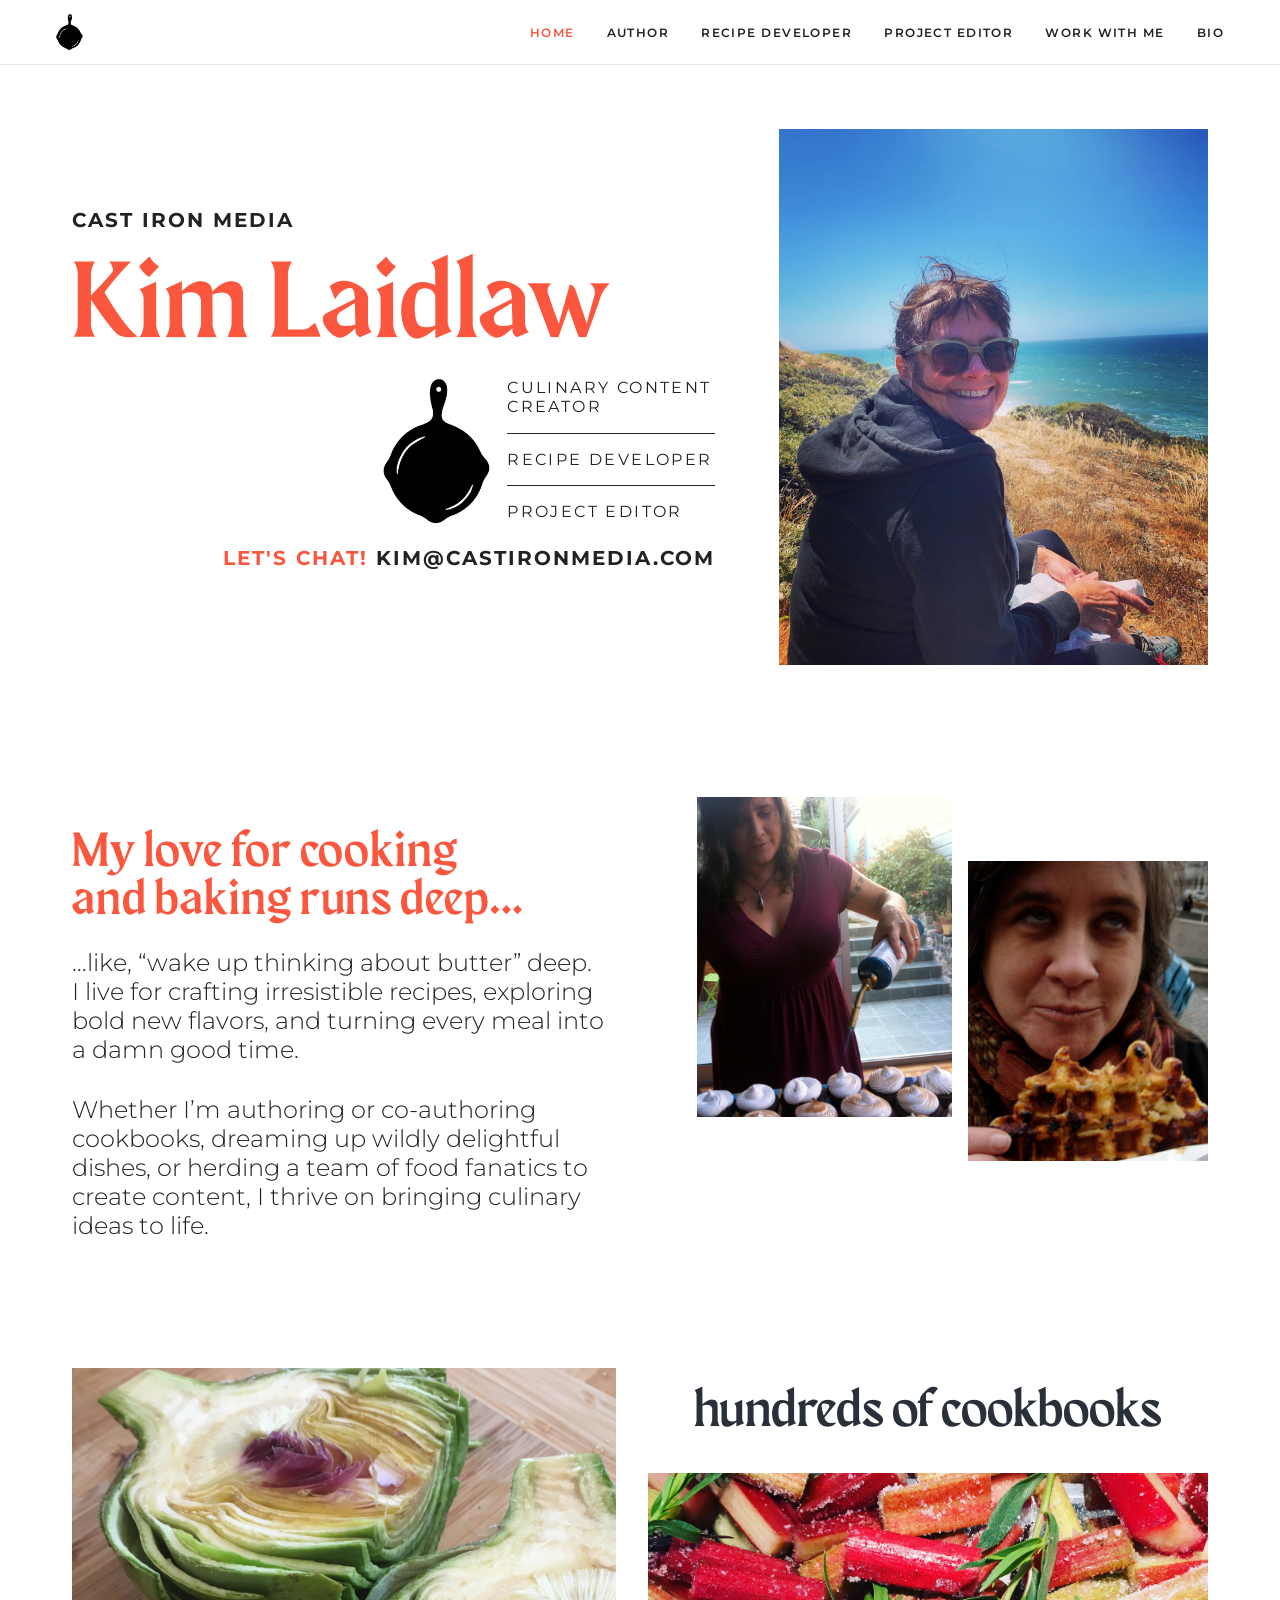
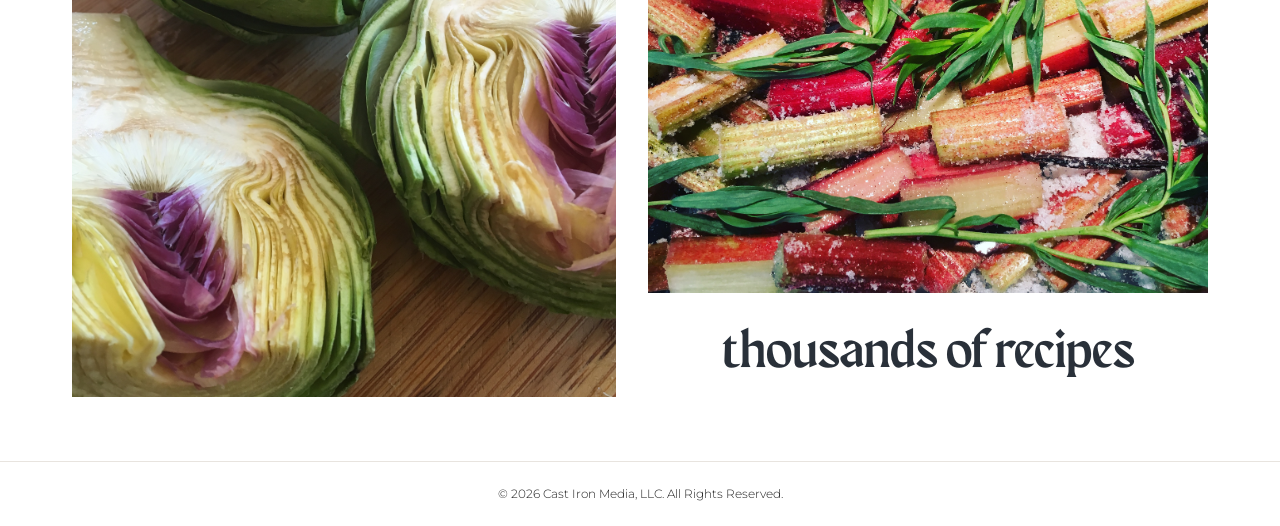
==== commit e40c6487: "Fix hanging "I"s" ====
--- a/staging/index.html
+++ b/staging/index.html
@@ -76,7 +76,7 @@
       <section id="love" class="section love-section">
         <div class="love-text">
           <h2>My love for cooking and baking runs deep&hellip;</h2>
-          <p>&hellip;like, &ldquo;wake up thinking about butter&rdquo; deep. I live for crafting irresistible recipes, exploring bold new flavors, and turning every meal into a damn good time.</p>
+          <p>&hellip;like, &ldquo;wake up thinking about butter&rdquo; deep. I&nbsp;live for crafting irresistible recipes, exploring bold new flavors, and turning every meal into a damn good time.</p>
           <p>Whether I&rsquo;m authoring or co-authoring cookbooks, dreaming up wildly delightful dishes, or herding a team of food fanatics to create content, I thrive on bringing culinary ideas to life.</p>
         </div>
         <div class="love-images">
--- a/staging/wp-content/themes/castirontheme/assets/css/style.css
+++ b/staging/wp-content/themes/castirontheme/assets/css/style.css
@@ -791,7 +791,7 @@
 /* Desktop: text left | left-col books | right-col (pies + 3 books) */
 @media only screen and (min-width: 56.25em) { /* 900px */
   .recipe-section {
-    flex-direction: row-reverse;
+    flex-direction: row;
     align-items: flex-start;
     gap: 4rem;
   }
